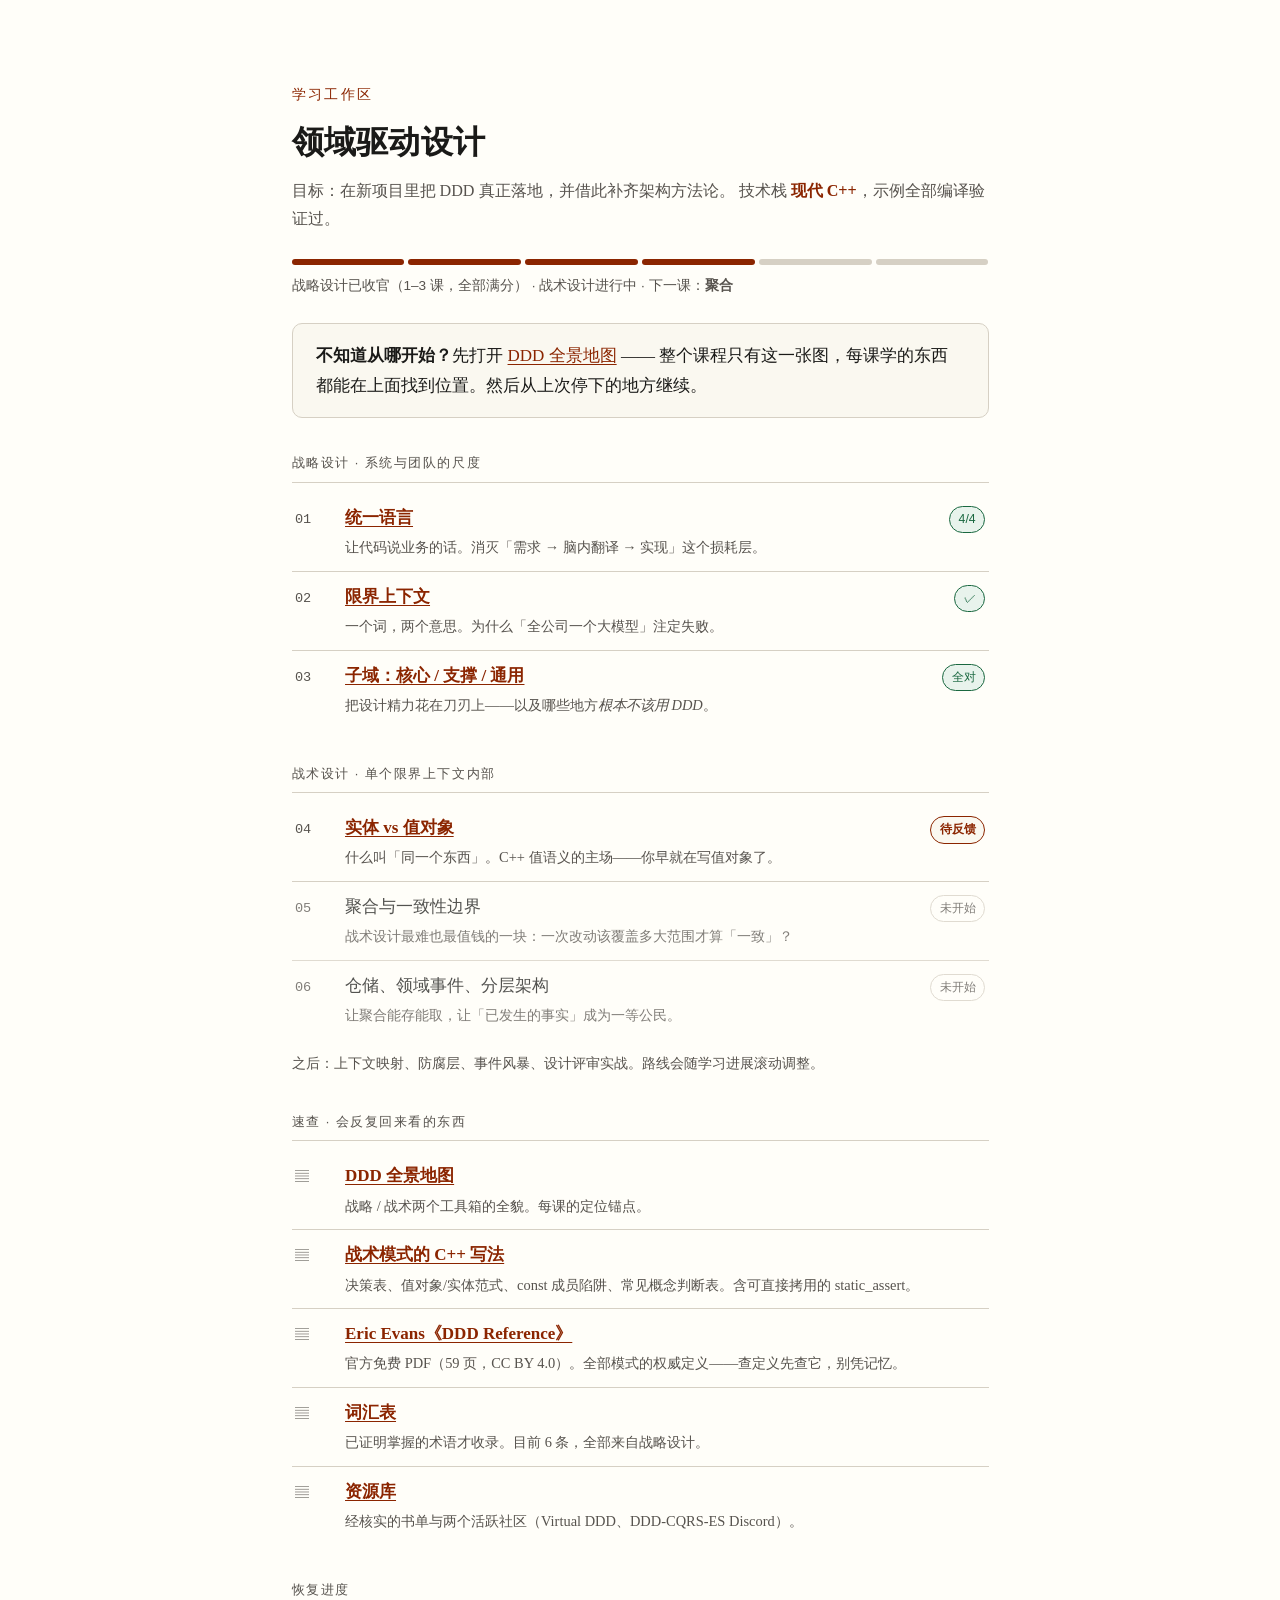
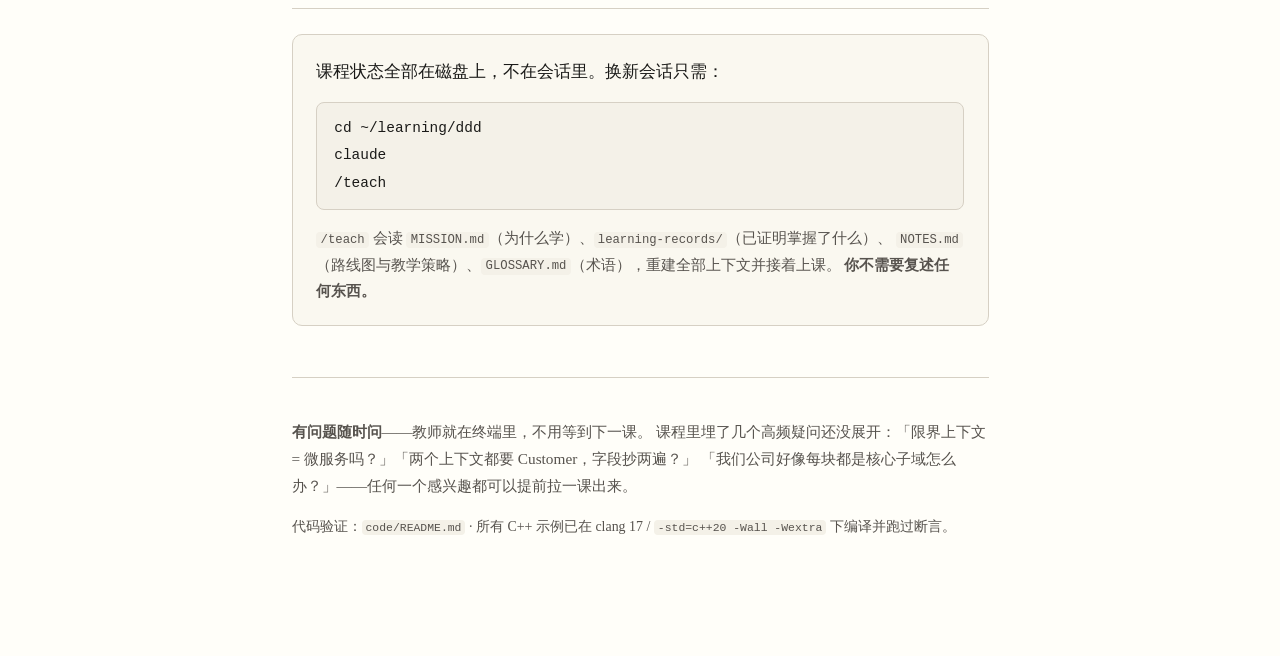
==== index.html @ 859be6a1 "first commit" ====
<!DOCTYPE html>
<html lang="zh-CN">
<head>
<meta charset="utf-8">
<meta name="viewport" content="width=device-width, initial-scale=1">
<title>DDD 学习工作区</title>
<link rel="stylesheet" href="assets/course.css">
<style>
  .hero-mission { font-size: 0.95rem; }
  .hero-mission strong { color: var(--accent); }

  .progress {
    display: flex; gap: 4px; margin: 1.5rem 0 0.5rem;
  }
  .progress span {
    height: 6px; flex: 1; border-radius: 3px; background: var(--rule);
  }
  .progress span.done { background: var(--accent); }
  .progress-label {
    font-family: -apple-system, "PingFang SC", sans-serif;
    font-size: 0.8rem; color: var(--ink-soft); margin: 0;
  }

  .track { margin: 0.5rem 0 0; }
  .track-head {
    font-family: -apple-system, "PingFang SC", sans-serif;
    font-size: 0.75rem; letter-spacing: 0.12em; text-transform: uppercase;
    color: var(--ink-soft); margin: 2rem 0 0.6rem; padding-bottom: 0.4rem;
    border-bottom: 1px solid var(--rule);
  }

  .row {
    display: flex; align-items: baseline; gap: 0.75rem;
    padding: 0.6rem 0.2rem; border-bottom: 1px solid var(--rule);
  }
  .row:last-child { border-bottom: none; }
  .row .num {
    font-family: "SF Mono", ui-monospace, Menlo, monospace;
    font-size: 0.8rem; color: var(--ink-soft); min-width: 2.2rem;
  }
  .row .body { flex: 1; min-width: 0; }
  .row .body a { font-weight: 600; }
  .row .sub {
    display: block; font-size: 0.85rem; color: var(--ink-soft); margin-top: 0.15rem;
  }
  .pill {
    font-family: -apple-system, "PingFang SC", sans-serif;
    font-size: 0.72rem; padding: 0.12rem 0.5rem; border-radius: 999px;
    white-space: nowrap; border: 1px solid var(--rule); color: var(--ink-soft);
  }
  .pill.ok { background: var(--good-bg); border-color: var(--good); color: var(--good); }
  .pill.next { background: var(--card-bg); border-color: var(--accent); color: var(--accent); font-weight: 600; }

  .row.pending .body a, .row.pending .num { color: var(--ink-soft); }
  .row.pending { opacity: 0.75; }

  /* Only the command block goes block-level — inline <code> in the prose below
     must stay inline, so scope this by class, not by element. */
  .resume .cmd {
    display: block; padding: 0.7rem 1rem; margin: 0.5rem 0 0;
    background: var(--code-bg); border: 1px solid var(--rule); border-radius: 8px;
    font-size: 0.85rem; line-height: 1.9;
  }
</style>
</head>
<body>
<article>
  <p class="kicker">学习工作区</p>
  <h1>领域驱动设计</h1>
  <p class="lede hero-mission">目标：在新项目里把 DDD 真正落地，并借此补齐架构方法论。
  技术栈 <strong>现代 C++</strong>，示例全部编译验证过。</p>

  <div class="progress">
    <span class="done"></span><span class="done"></span><span class="done"></span>
    <span class="done"></span><span></span><span></span>
  </div>
  <p class="progress-label">战略设计已收官（1–3 课，全部满分） · 战术设计进行中 · 下一课：<strong>聚合</strong></p>

  <div class="card">
    <p style="margin:0"><strong>不知道从哪开始？</strong>先打开 <a href="reference/ddd-map.html">DDD 全景地图</a> ——
    整个课程只有这一张图，每课学的东西都能在上面找到位置。然后从上次停下的地方继续。</p>
  </div>

  <p class="track-head">战略设计 · 系统与团队的尺度</p>
  <div class="track">
    <div class="row">
      <span class="num">01</span>
      <span class="body">
        <a href="lessons/0001-ubiquitous-language.html">统一语言</a>
        <span class="sub">让代码说业务的话。消灭「需求 → 脑内翻译 → 实现」这个损耗层。</span>
      </span>
      <span class="pill ok">4/4</span>
    </div>
    <div class="row">
      <span class="num">02</span>
      <span class="body">
        <a href="lessons/0002-bounded-context.html">限界上下文</a>
        <span class="sub">一个词，两个意思。为什么「全公司一个大模型」注定失败。</span>
      </span>
      <span class="pill ok">✓</span>
    </div>
    <div class="row">
      <span class="num">03</span>
      <span class="body">
        <a href="lessons/0003-subdomains.html">子域：核心 / 支撑 / 通用</a>
        <span class="sub">把设计精力花在刀刃上——以及哪些地方<em>根本不该用 DDD</em>。</span>
      </span>
      <span class="pill ok">全对</span>
    </div>
  </div>

  <p class="track-head">战术设计 · 单个限界上下文内部</p>
  <div class="track">
    <div class="row">
      <span class="num">04</span>
      <span class="body">
        <a href="lessons/0004-entity-vs-value-object.html">实体 vs 值对象</a>
        <span class="sub">什么叫「同一个东西」。C++ 值语义的主场——你早就在写值对象了。</span>
      </span>
      <span class="pill next">待反馈</span>
    </div>
    <div class="row pending">
      <span class="num">05</span>
      <span class="body">
        聚合与一致性边界
        <span class="sub">战术设计最难也最值钱的一块：一次改动该覆盖多大范围才算「一致」？</span>
      </span>
      <span class="pill">未开始</span>
    </div>
    <div class="row pending">
      <span class="num">06</span>
      <span class="body">
        仓储、领域事件、分层架构
        <span class="sub">让聚合能存能取，让「已发生的事实」成为一等公民。</span>
      </span>
      <span class="pill">未开始</span>
    </div>
  </div>
  <p style="font-size:0.85rem;color:var(--ink-soft);margin-top:0.75rem">
  之后：上下文映射、防腐层、事件风暴、设计评审实战。路线会随学习进展滚动调整。</p>

  <p class="track-head">速查 · 会反复回来看的东西</p>
  <div class="track">
    <div class="row">
      <span class="num">▤</span>
      <span class="body">
        <a href="reference/ddd-map.html">DDD 全景地图</a>
        <span class="sub">战略 / 战术两个工具箱的全貌。每课的定位锚点。</span>
      </span>
    </div>
    <div class="row">
      <span class="num">▤</span>
      <span class="body">
        <a href="reference/cpp-tactical-patterns.html">战术模式的 C++ 写法</a>
        <span class="sub">决策表、值对象/实体范式、const 成员陷阱、常见概念判断表。含可直接拷用的 static_assert。</span>
      </span>
    </div>
    <div class="row">
      <span class="num">▤</span>
      <span class="body">
        <a href="reference/DDD_Reference_2015-03.pdf">Eric Evans《DDD Reference》</a>
        <span class="sub">官方免费 PDF（59 页，CC BY 4.0）。全部模式的权威定义——查定义先查它，别凭记忆。</span>
      </span>
    </div>
    <div class="row">
      <span class="num">▤</span>
      <span class="body">
        <a href="GLOSSARY.md">词汇表</a>
        <span class="sub">已证明掌握的术语才收录。目前 6 条，全部来自战略设计。</span>
      </span>
    </div>
    <div class="row">
      <span class="num">▤</span>
      <span class="body">
        <a href="RESOURCES.md">资源库</a>
        <span class="sub">经核实的书单与两个活跃社区（Virtual DDD、DDD-CQRS-ES Discord）。</span>
      </span>
    </div>
  </div>

  <p class="track-head">恢复进度</p>
  <div class="card resume">
    <p style="margin-top:0.25rem">课程状态全部在磁盘上，不在会话里。换新会话只需：</p>
    <code class="cmd">cd ~/learning/ddd<br>claude<br>/teach</code>
    <p style="font-size:0.88rem;color:var(--ink-soft);margin-bottom:0.25rem">
    <code>/teach</code> 会读 <code>MISSION.md</code>（为什么学）、<code>learning-records/</code>（已证明掌握了什么）、
    <code>NOTES.md</code>（路线图与教学策略）、<code>GLOSSARY.md</code>（术语），重建全部上下文并接着上课。
    <strong>你不需要复述任何东西。</strong></p>
  </div>

  <footer class="lesson-footer">
    <p><strong>有问题随时问</strong>——教师就在终端里，不用等到下一课。
    课程里埋了几个高频疑问还没展开：「限界上下文 = 微服务吗？」「两个上下文都要 Customer，字段抄两遍？」
    「我们公司好像每块都是核心子域怎么办？」——任何一个感兴趣都可以提前拉一课出来。</p>
    <p style="font-size:0.82rem">代码验证：<code>code/README.md</code> ·
    所有 C++ 示例已在 clang 17 / <code>-std=c++20 -Wall -Wextra</code> 下编译并跑过断言。</p>
  </footer>
</article>
</body>
</html>
---- assets/course.css ----
/* Shared course stylesheet — every lesson and reference doc links this.
   Tufte-inspired: generous margins, restrained palette, typography does the work. */

:root {
  --bg: #fffef9;
  --ink: #1a1a18;
  --ink-soft: #57534e;
  --accent: #8b2500;      /* burnt sienna — links, lesson number */
  --rule: #d6d0c4;
  --code-bg: #f4f1e8;
  --good: #1a6840;
  --bad: #a02020;
  --good-bg: #e8f3ec;
  --bad-bg: #f9e9e9;
  --card-bg: #faf8f0;
}

@media (prefers-color-scheme: dark) {
  :root {
    --bg: #1c1b18;
    --ink: #e8e4da;
    --ink-soft: #a8a294;
    --accent: #e8926b;
    --rule: #3d3a33;
    --code-bg: #26241f;
    --good: #7dc9a0;
    --bad: #e08d8d;
    --good-bg: #22332a;
    --bad-bg: #392525;
    --card-bg: #232219;
  }
}

* { box-sizing: border-box; }

html { font-size: 17px; }

body {
  margin: 0;
  background: var(--bg);
  color: var(--ink);
  font-family: "Palatino Linotype", Palatino, "Songti SC", "Noto Serif CJK SC", Georgia, serif;
  line-height: 1.75;
}

article {
  max-width: 44rem;
  margin: 0 auto;
  padding: 4rem 1.5rem 6rem;
}

h1, h2, h3 {
  font-weight: 600;
  line-height: 1.3;
  letter-spacing: 0.01em;
}

h1 { font-size: 1.9rem; margin: 0.5rem 0 0; }
h2 {
  font-size: 1.25rem;
  margin: 3rem 0 0.75rem;
  padding-top: 1.5rem;
  border-top: 1px solid var(--rule);
}
h3 { font-size: 1.05rem; margin: 1.75rem 0 0.5rem; }

p { margin: 0.9rem 0; }

a { color: var(--accent); text-decoration-thickness: 1px; text-underline-offset: 3px; }
a:hover { text-decoration-thickness: 2px; }

.kicker {
  font-size: 0.8rem;
  letter-spacing: 0.18em;
  text-transform: uppercase;
  color: var(--accent);
  font-family: -apple-system, "PingFang SC", "Helvetica Neue", sans-serif;
}

.lede { font-size: 1.1rem; color: var(--ink-soft); margin-top: 0.75rem; }

blockquote {
  margin: 1.5rem 0;
  padding: 0.25rem 0 0.25rem 1.25rem;
  border-left: 3px solid var(--accent);
  color: var(--ink-soft);
  font-style: italic;
}
blockquote cite { display: block; margin-top: 0.5rem; font-style: normal; font-size: 0.85rem; }
/* CJK has no true italic — browsers fake it by skewing, which reads as sloppy.
   Wrap Chinese translations of a quote in .zh to opt out. */
blockquote .zh { display: block; font-style: normal; font-size: 0.95em; }

code, pre {
  font-family: "SF Mono", ui-monospace, Menlo, Consolas, monospace;
  font-size: 0.82em;
}
code { background: var(--code-bg); padding: 0.1em 0.35em; border-radius: 4px; }
pre {
  background: var(--code-bg);
  border: 1px solid var(--rule);
  border-radius: 8px;
  padding: 1rem 1.25rem;
  overflow-x: auto;
  line-height: 1.6;
}
pre code { background: none; padding: 0; }

/* Side-by-side code comparison */
.compare { display: grid; grid-template-columns: 1fr; gap: 0.75rem; margin: 1.25rem 0; }
@media (min-width: 900px) { .compare { grid-template-columns: 1fr 1fr; } }
.compare figure { margin: 0; }
.compare figcaption {
  font-family: -apple-system, "PingFang SC", sans-serif;
  font-size: 0.8rem;
  font-weight: 600;
  margin-bottom: 0.4rem;
}
.compare .bad-label { color: var(--bad); }
.compare .good-label { color: var(--good); }
.compare pre { height: calc(100% - 1.6rem); margin: 0; }

/* Callout cards */
.card {
  background: var(--card-bg);
  border: 1px solid var(--rule);
  border-radius: 10px;
  padding: 1rem 1.4rem;
  margin: 1.5rem 0;
}
.card > :first-child { margin-top: 0.25rem; }
.card > :last-child { margin-bottom: 0.25rem; }

ul, ol { padding-left: 1.4rem; }
li { margin: 0.4rem 0; }

hr { border: none; border-top: 1px solid var(--rule); margin: 2.5rem 0; }

footer.lesson-footer {
  margin-top: 3rem;
  padding-top: 1.5rem;
  border-top: 1px solid var(--rule);
  font-size: 0.9rem;
  color: var(--ink-soft);
}

/* ============ Quiz widget (used with quiz.js) ============ */
.quiz-q {
  background: var(--card-bg);
  border: 1px solid var(--rule);
  border-radius: 10px;
  padding: 1.1rem 1.4rem;
  margin: 1rem 0;
}
.quiz-q .stem { font-weight: 600; margin: 0 0 0.75rem; }
.quiz-q .opts { display: grid; gap: 0.5rem; padding: 0; margin: 0; list-style: none; }
.quiz-q .opts button {
  font: inherit;
  text-align: left;
  width: 100%;
  padding: 0.55rem 0.9rem;
  border: 1px solid var(--rule);
  border-radius: 8px;
  background: var(--bg);
  color: var(--ink);
  cursor: pointer;
}
.quiz-q .opts button:hover:not(:disabled) { border-color: var(--accent); }
.quiz-q .opts button:disabled { cursor: default; opacity: 0.92; }
.quiz-q .opts button.correct { background: var(--good-bg); border-color: var(--good); color: var(--good); font-weight: 600; }
.quiz-q .opts button.wrong { background: var(--bad-bg); border-color: var(--bad); color: var(--bad); }
.quiz-q .explain {
  display: none;
  margin: 0.85rem 0 0;
  padding-top: 0.75rem;
  border-top: 1px dashed var(--rule);
  font-size: 0.92rem;
  color: var(--ink-soft);
}
.quiz-q .explain.show { display: block; }
.quiz-score { font-weight: 600; margin-top: 1.25rem; display: none; }
.quiz-score.show { display: block; }

/* ============ Categorize widget (used with categorize.js) ============ */
.cat-item {
  background: var(--card-bg);
  border: 1px solid var(--rule);
  border-radius: 10px;
  padding: 0.9rem 1.2rem;
  margin: 0.75rem 0;
}
.cat-item .quote { margin: 0 0 0.7rem; }
.cat-item .buckets { display: flex; flex-wrap: wrap; gap: 0.5rem; }
.cat-item .buckets button {
  font-family: -apple-system, "PingFang SC", "Helvetica Neue", sans-serif;
  font-size: 0.85rem;
  padding: 0.35rem 0.9rem;
  border: 1px solid var(--rule);
  border-radius: 999px;
  background: var(--bg);
  color: var(--ink);
  cursor: pointer;
}
.cat-item .buckets button:hover:not(:disabled) { border-color: var(--accent); }
.cat-item .buckets button:disabled { cursor: default; opacity: 0.9; }
.cat-item .buckets button.correct { background: var(--good-bg); border-color: var(--good); color: var(--good); font-weight: 600; }
.cat-item .buckets button.wrong { background: var(--bad-bg); border-color: var(--bad); color: var(--bad); }
.cat-item .explain {
  display: none;
  margin: 0.75rem 0 0;
  padding-top: 0.7rem;
  border-top: 1px dashed var(--rule);
  font-size: 0.9rem;
  color: var(--ink-soft);
}
.cat-item .explain.show { display: block; }

/* ============ Context diagram primitives ============ */
.ctx-map { display: grid; grid-template-columns: 1fr; gap: 1rem; margin: 1.5rem 0; }
@media (min-width: 760px) { .ctx-map.cols-2 { grid-template-columns: 1fr 1fr; } }
@media (min-width: 760px) { .ctx-map.cols-3 { grid-template-columns: repeat(3, 1fr); } }
.ctx-box {
  border: 2px dashed var(--accent);
  border-radius: 12px;
  padding: 0.9rem 1.1rem;
  background: var(--card-bg);
}
.ctx-box h4 {
  margin: 0 0 0.15rem;
  font-size: 0.95rem;
  font-family: -apple-system, "PingFang SC", sans-serif;
}
.ctx-box .ctx-sub {
  margin: 0 0 0.6rem;
  font-size: 0.78rem;
  color: var(--ink-soft);
  font-family: -apple-system, "PingFang SC", sans-serif;
}
.ctx-box ul { margin: 0; padding-left: 1.1rem; font-size: 0.88rem; }
.ctx-box li { margin: 0.2rem 0; }
.ctx-box .ctx-word { font-weight: 600; color: var(--accent); }

/* ============ Print ============ */
@media print {
  html { font-size: 11pt; }
  body { background: #fff; color: #000; }
  article { max-width: none; padding: 0; }
  .quiz-q .opts button { border: 1px solid #999; }
  a { color: #000; }
  a[href^="http"]::after { content: " (" attr(href) ")"; font-size: 0.75em; color: #555; }
}
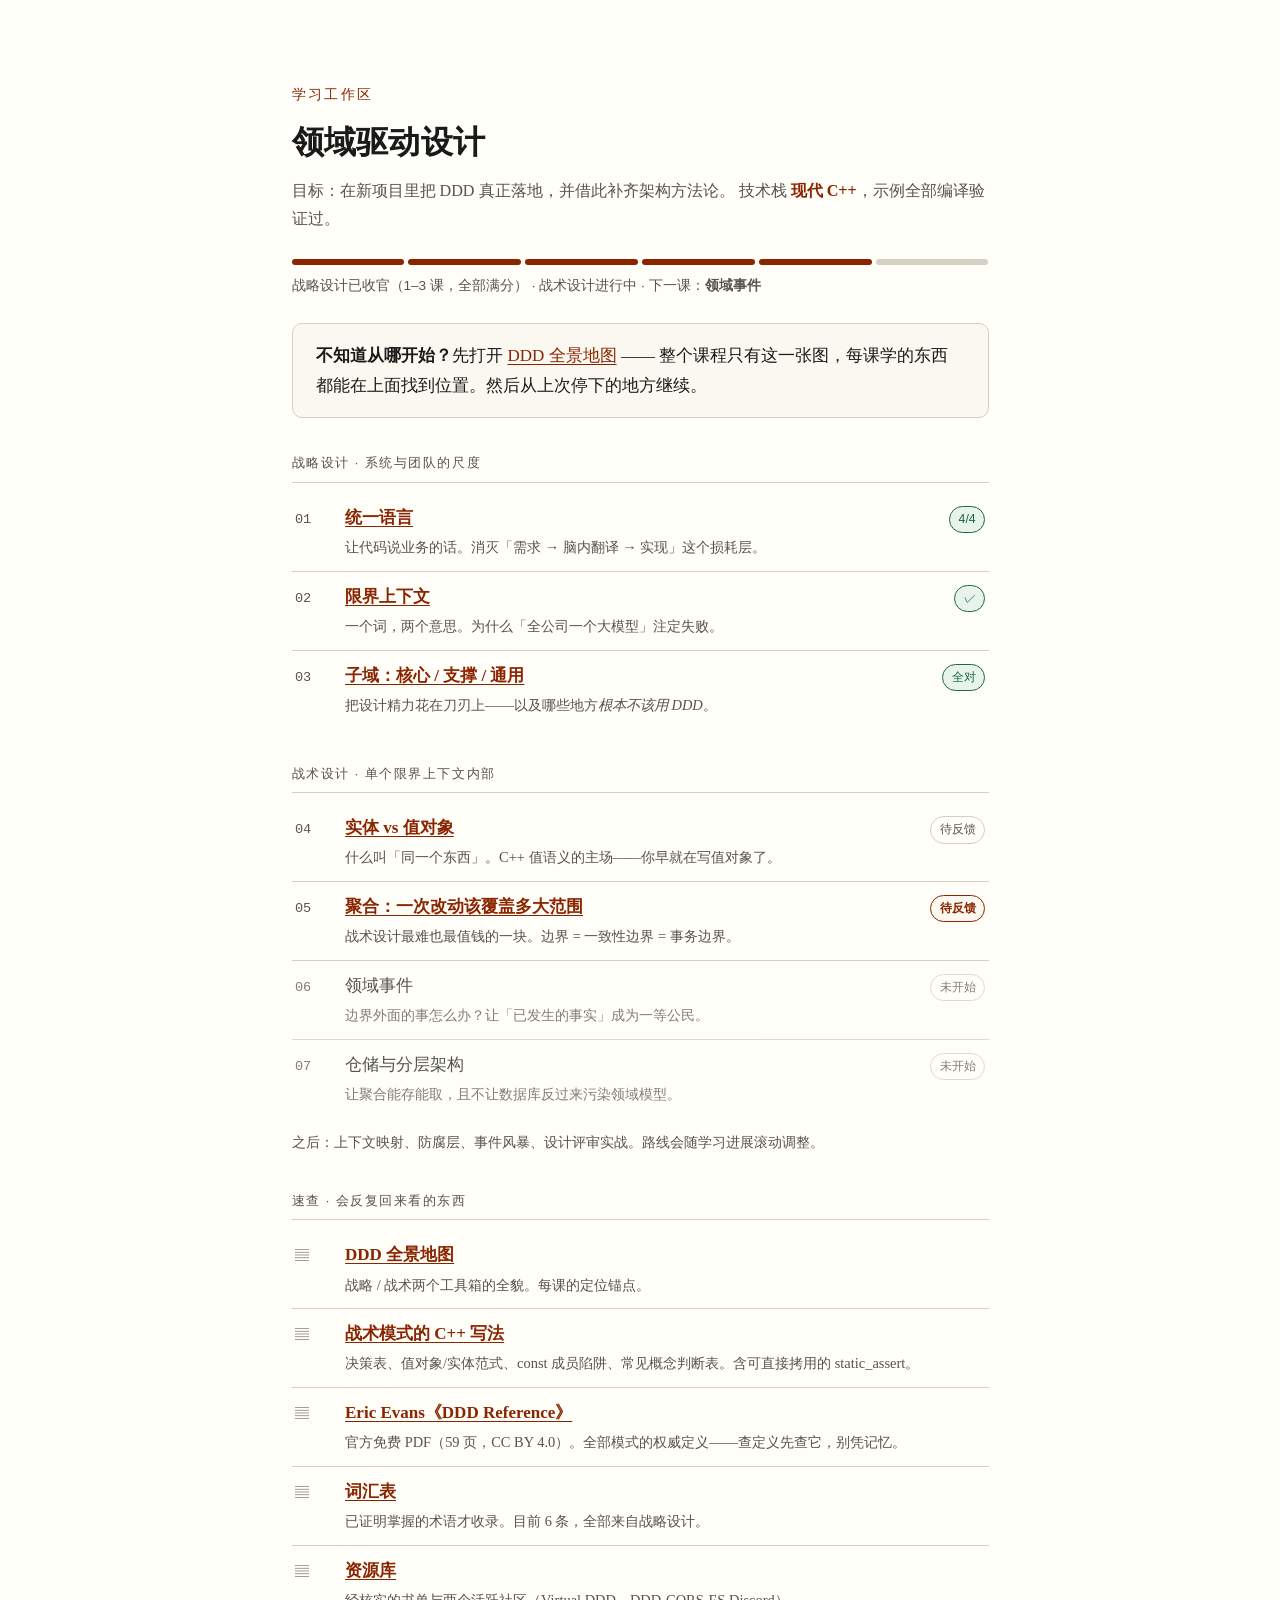
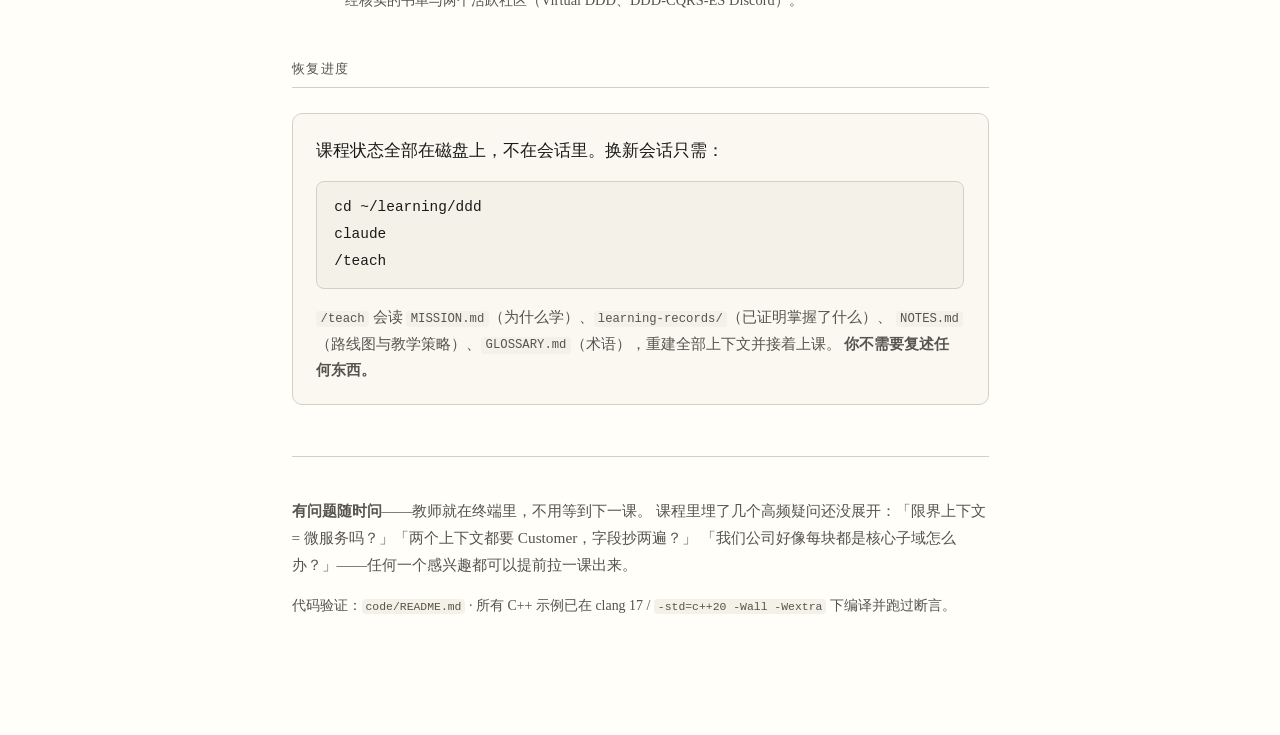
==== commit 6a149f54: "Add lesson 5 on aggregates and wire it into the course path. Lock consistency boundaries as transact" ====
--- a/index.html
+++ b/index.html
@@ -72,9 +72,9 @@
 
   <div class="progress">
     <span class="done"></span><span class="done"></span><span class="done"></span>
-    <span class="done"></span><span></span><span></span>
-  </div>
-  <p class="progress-label">战略设计已收官（1–3 课，全部满分） · 战术设计进行中 · 下一课：<strong>聚合</strong></p>
+    <span class="done"></span><span class="done"></span><span></span>
+  </div>
+  <p class="progress-label">战略设计已收官（1–3 课，全部满分） · 战术设计进行中 · 下一课：<strong>领域事件</strong></p>
 
   <div class="card">
     <p style="margin:0"><strong>不知道从哪开始？</strong>先打开 <a href="reference/ddd-map.html">DDD 全景地图</a> ——
@@ -117,21 +117,29 @@
         <a href="lessons/0004-entity-vs-value-object.html">实体 vs 值对象</a>
         <span class="sub">什么叫「同一个东西」。C++ 值语义的主场——你早就在写值对象了。</span>
       </span>
+      <span class="pill">待反馈</span>
+    </div>
+    <div class="row">
+      <span class="num">05</span>
+      <span class="body">
+        <a href="lessons/0005-aggregate.html">聚合：一次改动该覆盖多大范围</a>
+        <span class="sub">战术设计最难也最值钱的一块。边界 = 一致性边界 = 事务边界。</span>
+      </span>
       <span class="pill next">待反馈</span>
-    </div>
-    <div class="row pending">
-      <span class="num">05</span>
-      <span class="body">
-        聚合与一致性边界
-        <span class="sub">战术设计最难也最值钱的一块：一次改动该覆盖多大范围才算「一致」？</span>
-      </span>
-      <span class="pill">未开始</span>
     </div>
     <div class="row pending">
       <span class="num">06</span>
       <span class="body">
-        仓储、领域事件、分层架构
-        <span class="sub">让聚合能存能取，让「已发生的事实」成为一等公民。</span>
+        领域事件
+        <span class="sub">边界外面的事怎么办？让「已发生的事实」成为一等公民。</span>
+      </span>
+      <span class="pill">未开始</span>
+    </div>
+    <div class="row pending">
+      <span class="num">07</span>
+      <span class="body">
+        仓储与分层架构
+        <span class="sub">让聚合能存能取，且不让数据库反过来污染领域模型。</span>
       </span>
       <span class="pill">未开始</span>
     </div>
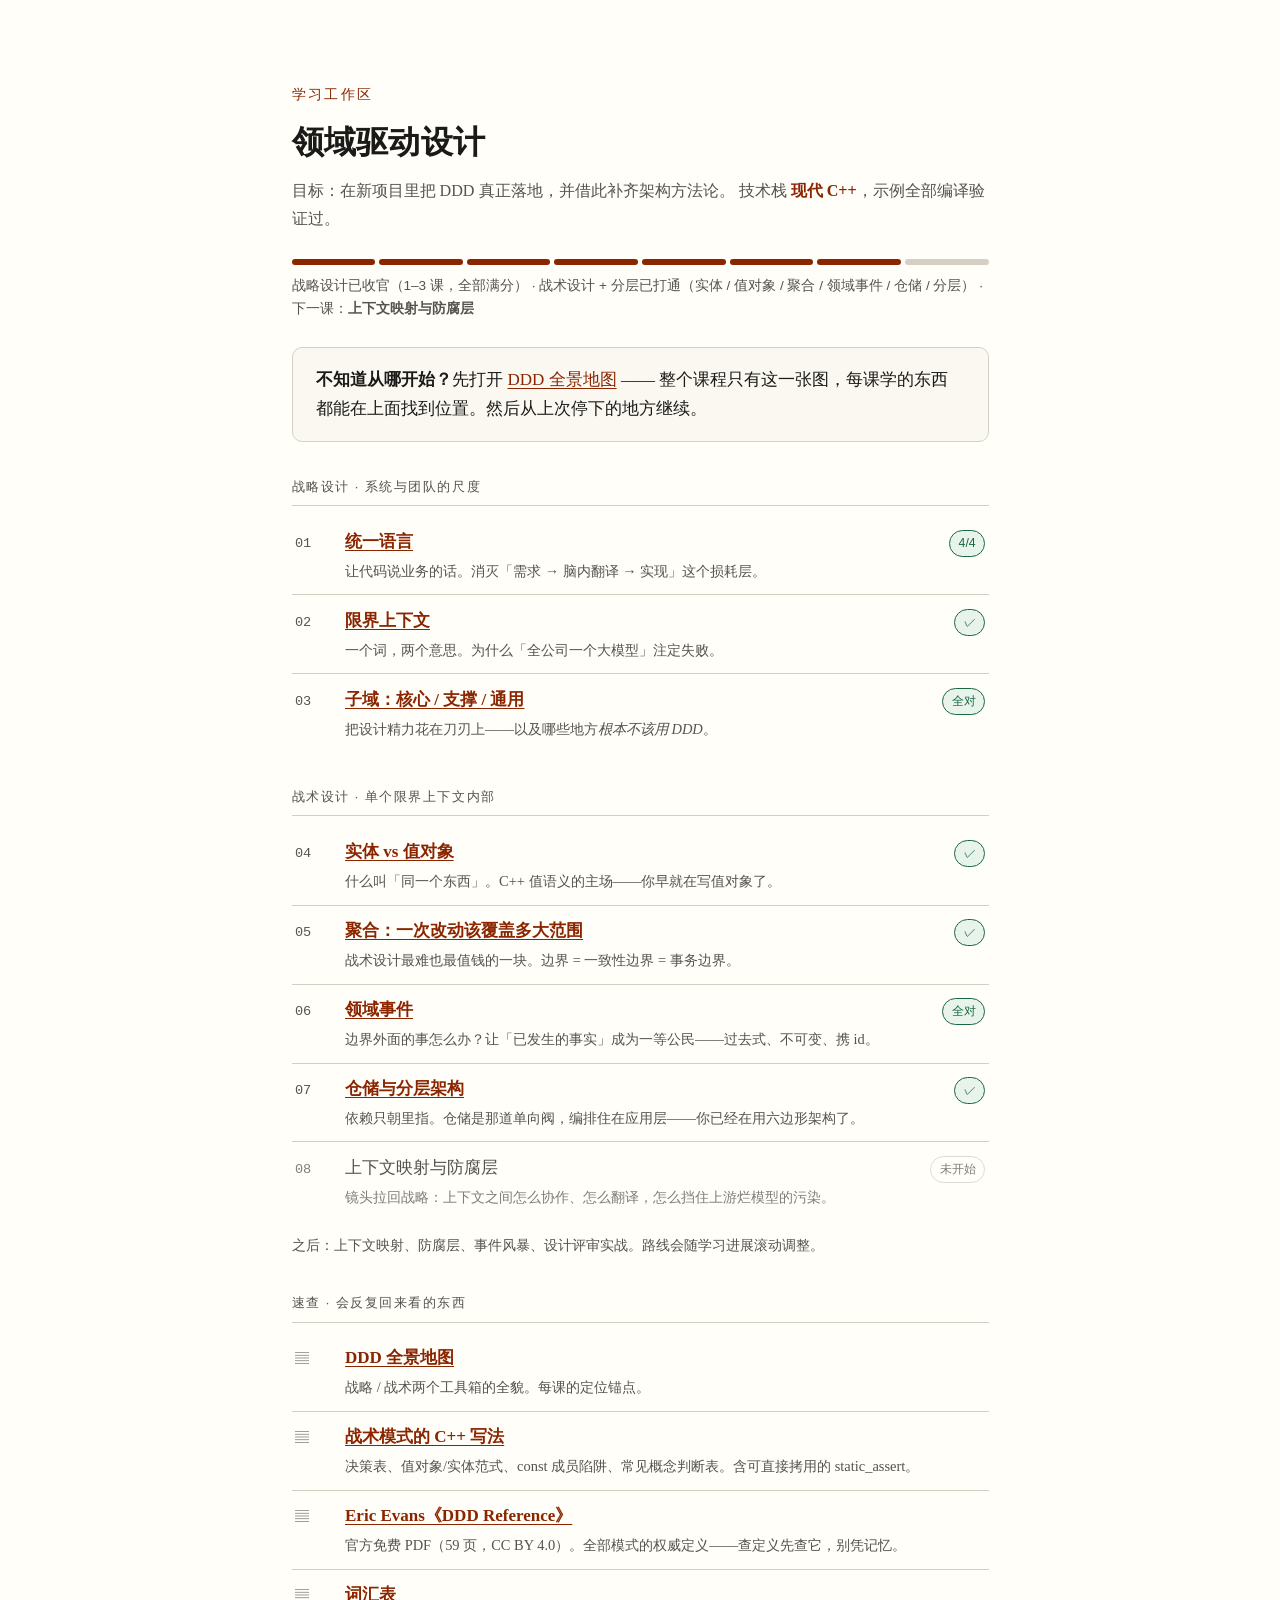
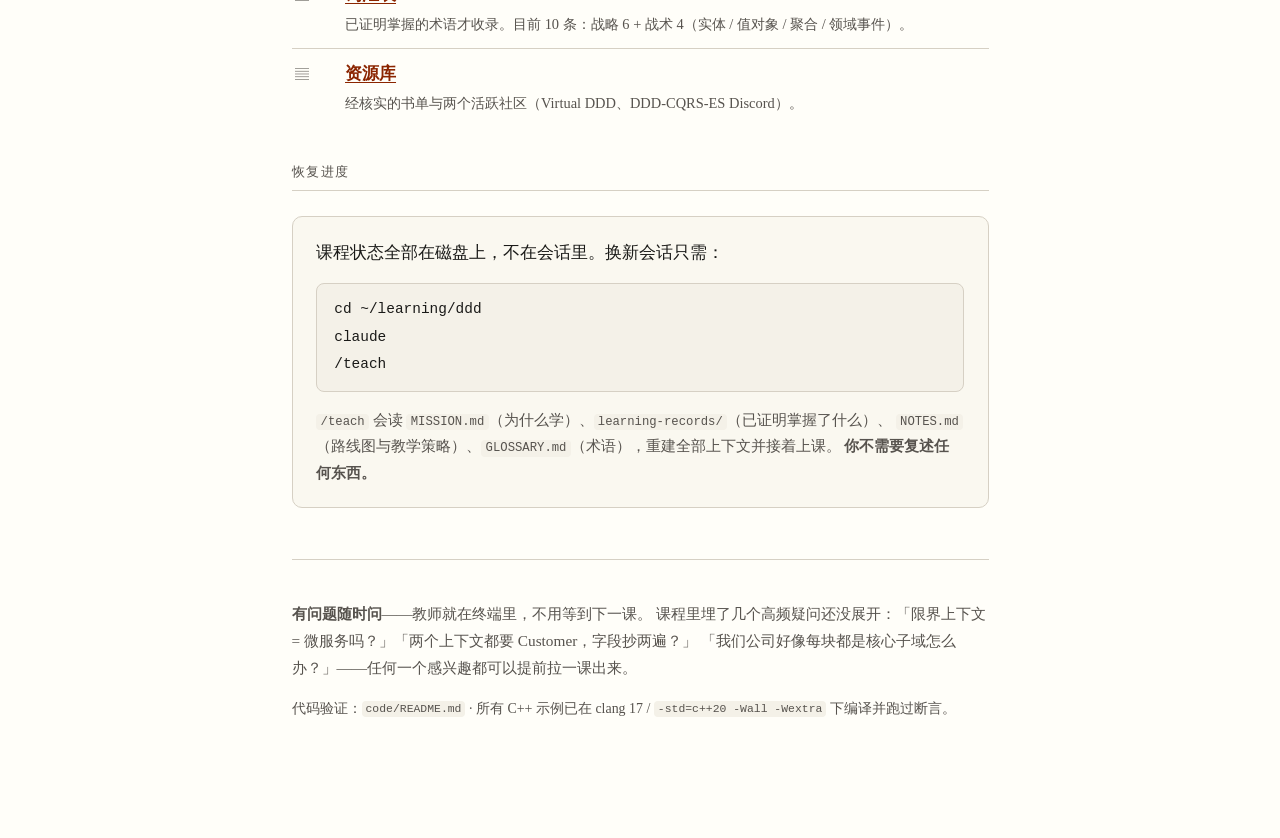
==== commit 638d3a63: "完成第 6–7 课：领域事件与仓储分层，并回收战术设计学习证据。 补齐课程页、C++ 验证、术语表与首页进度，下一课指向上下文映射与防腐层。  Co-authored-by: Cursor <curs" ====
--- a/index.html
+++ b/index.html
@@ -72,9 +72,9 @@
 
   <div class="progress">
     <span class="done"></span><span class="done"></span><span class="done"></span>
-    <span class="done"></span><span class="done"></span><span></span>
-  </div>
-  <p class="progress-label">战略设计已收官（1–3 课，全部满分） · 战术设计进行中 · 下一课：<strong>领域事件</strong></p>
+    <span class="done"></span><span class="done"></span><span class="done"></span><span class="done"></span><span></span>
+  </div>
+  <p class="progress-label">战略设计已收官（1–3 课，全部满分） · 战术设计 + 分层已打通（实体 / 值对象 / 聚合 / 领域事件 / 仓储 / 分层） · 下一课：<strong>上下文映射与防腐层</strong></p>
 
   <div class="card">
     <p style="margin:0"><strong>不知道从哪开始？</strong>先打开 <a href="reference/ddd-map.html">DDD 全景地图</a> ——
@@ -117,7 +117,7 @@
         <a href="lessons/0004-entity-vs-value-object.html">实体 vs 值对象</a>
         <span class="sub">什么叫「同一个东西」。C++ 值语义的主场——你早就在写值对象了。</span>
       </span>
-      <span class="pill">待反馈</span>
+      <span class="pill ok">✓</span>
     </div>
     <div class="row">
       <span class="num">05</span>
@@ -125,21 +125,29 @@
         <a href="lessons/0005-aggregate.html">聚合：一次改动该覆盖多大范围</a>
         <span class="sub">战术设计最难也最值钱的一块。边界 = 一致性边界 = 事务边界。</span>
       </span>
-      <span class="pill next">待反馈</span>
+      <span class="pill ok">✓</span>
+    </div>
+    <div class="row">
+      <span class="num">06</span>
+      <span class="body">
+        <a href="lessons/0006-domain-event.html">领域事件</a>
+        <span class="sub">边界外面的事怎么办？让「已发生的事实」成为一等公民——过去式、不可变、携 id。</span>
+      </span>
+      <span class="pill ok">全对</span>
+    </div>
+    <div class="row">
+      <span class="num">07</span>
+      <span class="body">
+        <a href="lessons/0007-repository-layered-architecture.html">仓储与分层架构</a>
+        <span class="sub">依赖只朝里指。仓储是那道单向阀，编排住在应用层——你已经在用六边形架构了。</span>
+      </span>
+      <span class="pill ok">✓</span>
     </div>
     <div class="row pending">
-      <span class="num">06</span>
-      <span class="body">
-        领域事件
-        <span class="sub">边界外面的事怎么办？让「已发生的事实」成为一等公民。</span>
-      </span>
-      <span class="pill">未开始</span>
-    </div>
-    <div class="row pending">
-      <span class="num">07</span>
-      <span class="body">
-        仓储与分层架构
-        <span class="sub">让聚合能存能取，且不让数据库反过来污染领域模型。</span>
+      <span class="num">08</span>
+      <span class="body">
+        上下文映射与防腐层
+        <span class="sub">镜头拉回战略：上下文之间怎么协作、怎么翻译，怎么挡住上游烂模型的污染。</span>
       </span>
       <span class="pill">未开始</span>
     </div>
@@ -174,7 +182,7 @@
       <span class="num">▤</span>
       <span class="body">
         <a href="GLOSSARY.md">词汇表</a>
-        <span class="sub">已证明掌握的术语才收录。目前 6 条，全部来自战略设计。</span>
+        <span class="sub">已证明掌握的术语才收录。目前 10 条：战略 6 + 战术 4（实体 / 值对象 / 聚合 / 领域事件）。</span>
       </span>
     </div>
     <div class="row">
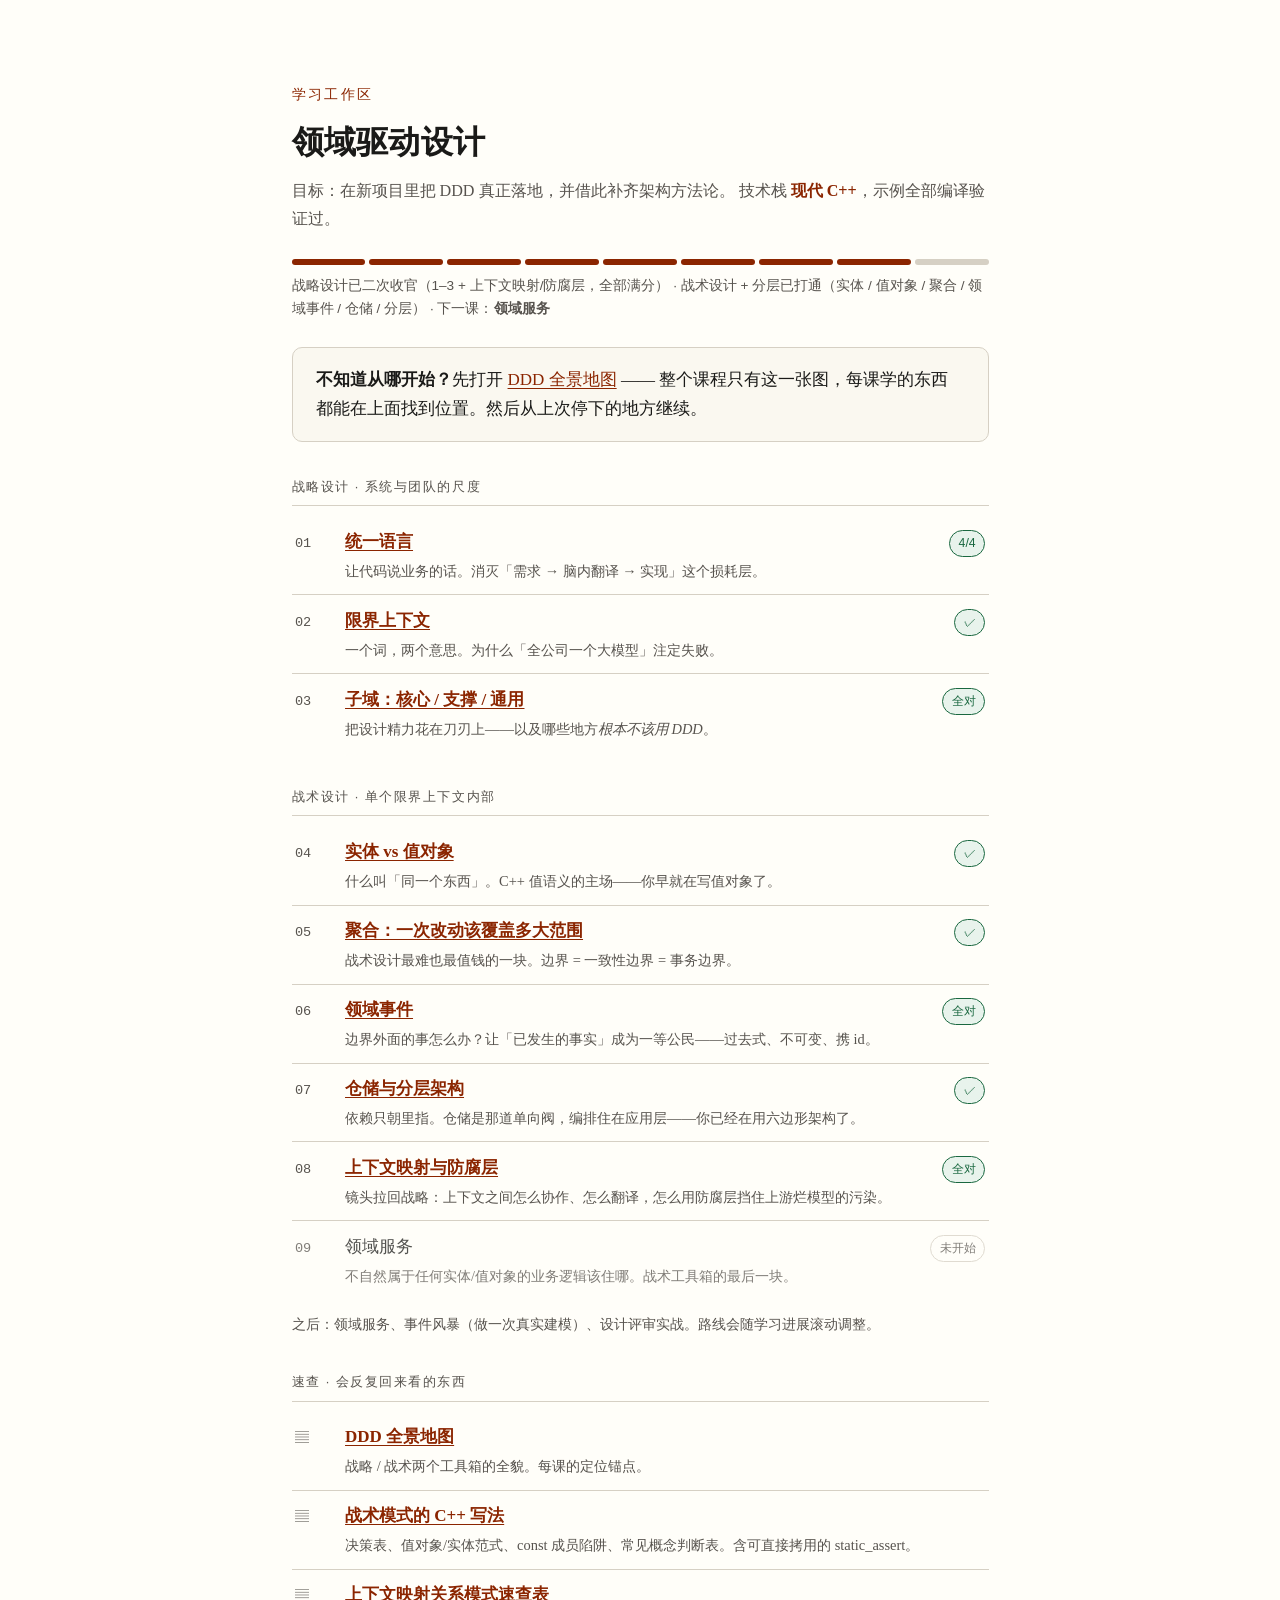
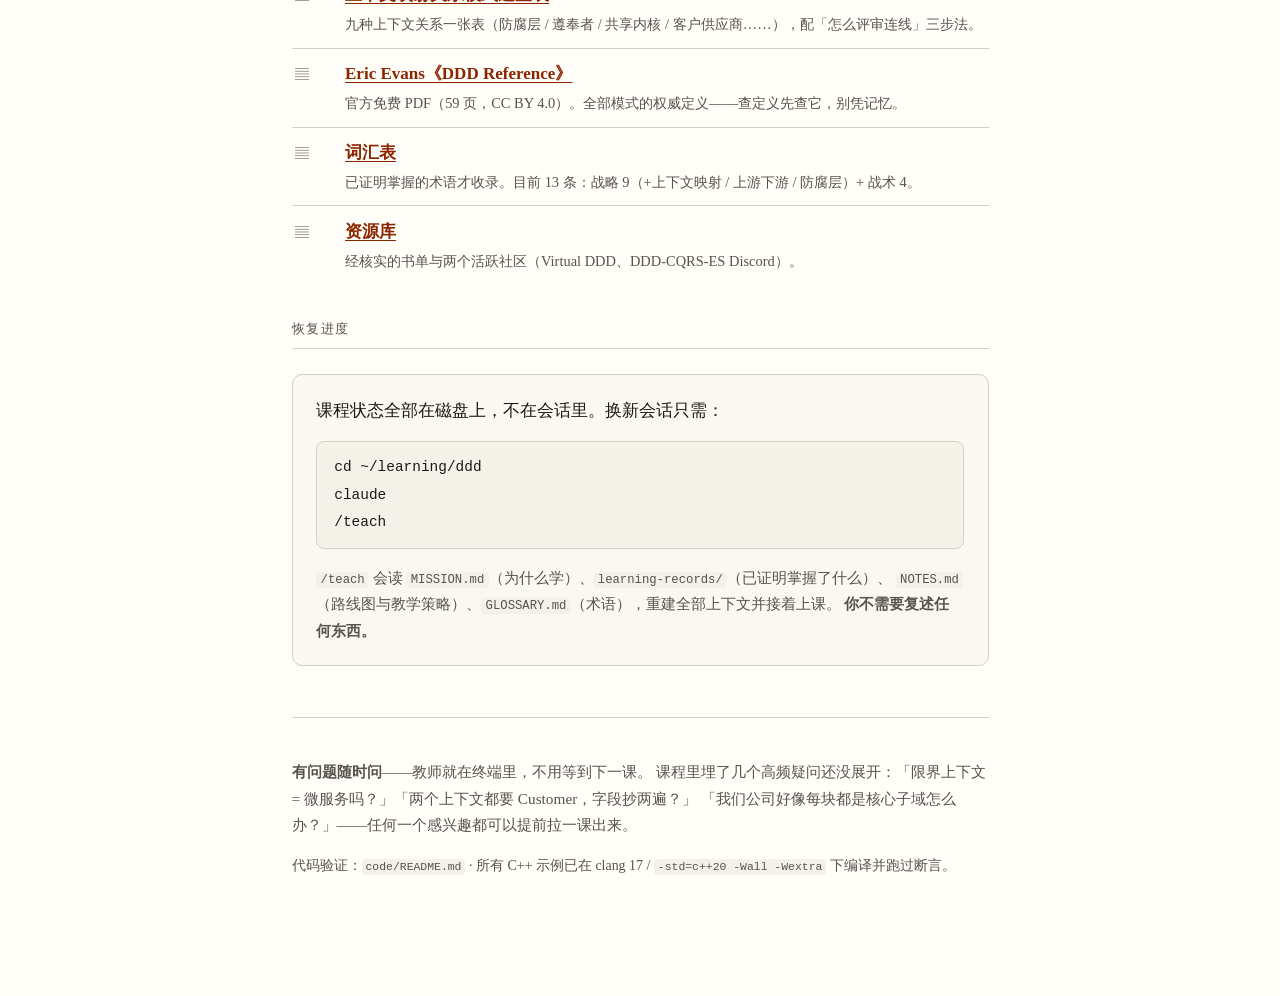
==== commit f674d606: "完成第 8 课：上下文映射与防腐层，战略设计二次收官。 补齐课程页、ACL 验证、关系模式速查与术语表，下一课指向领域服务。  Co-authored-by: Cursor <cursoragent@" ====
--- a/index.html
+++ b/index.html
@@ -72,9 +72,9 @@
 
   <div class="progress">
     <span class="done"></span><span class="done"></span><span class="done"></span>
-    <span class="done"></span><span class="done"></span><span class="done"></span><span class="done"></span><span></span>
-  </div>
-  <p class="progress-label">战略设计已收官（1–3 课，全部满分） · 战术设计 + 分层已打通（实体 / 值对象 / 聚合 / 领域事件 / 仓储 / 分层） · 下一课：<strong>上下文映射与防腐层</strong></p>
+    <span class="done"></span><span class="done"></span><span class="done"></span><span class="done"></span><span class="done"></span><span></span>
+  </div>
+  <p class="progress-label">战略设计已二次收官（1–3 + 上下文映射/防腐层，全部满分） · 战术设计 + 分层已打通（实体 / 值对象 / 聚合 / 领域事件 / 仓储 / 分层） · 下一课：<strong>领域服务</strong></p>
 
   <div class="card">
     <p style="margin:0"><strong>不知道从哪开始？</strong>先打开 <a href="reference/ddd-map.html">DDD 全景地图</a> ——
@@ -143,17 +143,25 @@
       </span>
       <span class="pill ok">✓</span>
     </div>
+    <div class="row">
+      <span class="num">08</span>
+      <span class="body">
+        <a href="lessons/0008-context-map-anticorruption-layer.html">上下文映射与防腐层</a>
+        <span class="sub">镜头拉回战略：上下文之间怎么协作、怎么翻译，怎么用防腐层挡住上游烂模型的污染。</span>
+      </span>
+      <span class="pill ok">全对</span>
+    </div>
     <div class="row pending">
-      <span class="num">08</span>
-      <span class="body">
-        上下文映射与防腐层
-        <span class="sub">镜头拉回战略：上下文之间怎么协作、怎么翻译，怎么挡住上游烂模型的污染。</span>
+      <span class="num">09</span>
+      <span class="body">
+        领域服务
+        <span class="sub">不自然属于任何实体/值对象的业务逻辑该住哪。战术工具箱的最后一块。</span>
       </span>
       <span class="pill">未开始</span>
     </div>
   </div>
   <p style="font-size:0.85rem;color:var(--ink-soft);margin-top:0.75rem">
-  之后：上下文映射、防腐层、事件风暴、设计评审实战。路线会随学习进展滚动调整。</p>
+  之后：领域服务、事件风暴（做一次真实建模）、设计评审实战。路线会随学习进展滚动调整。</p>
 
   <p class="track-head">速查 · 会反复回来看的东西</p>
   <div class="track">
@@ -174,6 +182,13 @@
     <div class="row">
       <span class="num">▤</span>
       <span class="body">
+        <a href="reference/context-map-patterns.html">上下文映射关系模式速查表</a>
+        <span class="sub">九种上下文关系一张表（防腐层 / 遵奉者 / 共享内核 / 客户供应商……），配「怎么评审连线」三步法。</span>
+      </span>
+    </div>
+    <div class="row">
+      <span class="num">▤</span>
+      <span class="body">
         <a href="reference/DDD_Reference_2015-03.pdf">Eric Evans《DDD Reference》</a>
         <span class="sub">官方免费 PDF（59 页，CC BY 4.0）。全部模式的权威定义——查定义先查它，别凭记忆。</span>
       </span>
@@ -182,7 +197,7 @@
       <span class="num">▤</span>
       <span class="body">
         <a href="GLOSSARY.md">词汇表</a>
-        <span class="sub">已证明掌握的术语才收录。目前 10 条：战略 6 + 战术 4（实体 / 值对象 / 聚合 / 领域事件）。</span>
+        <span class="sub">已证明掌握的术语才收录。目前 13 条：战略 9（+上下文映射 / 上游下游 / 防腐层）+ 战术 4。</span>
       </span>
     </div>
     <div class="row">
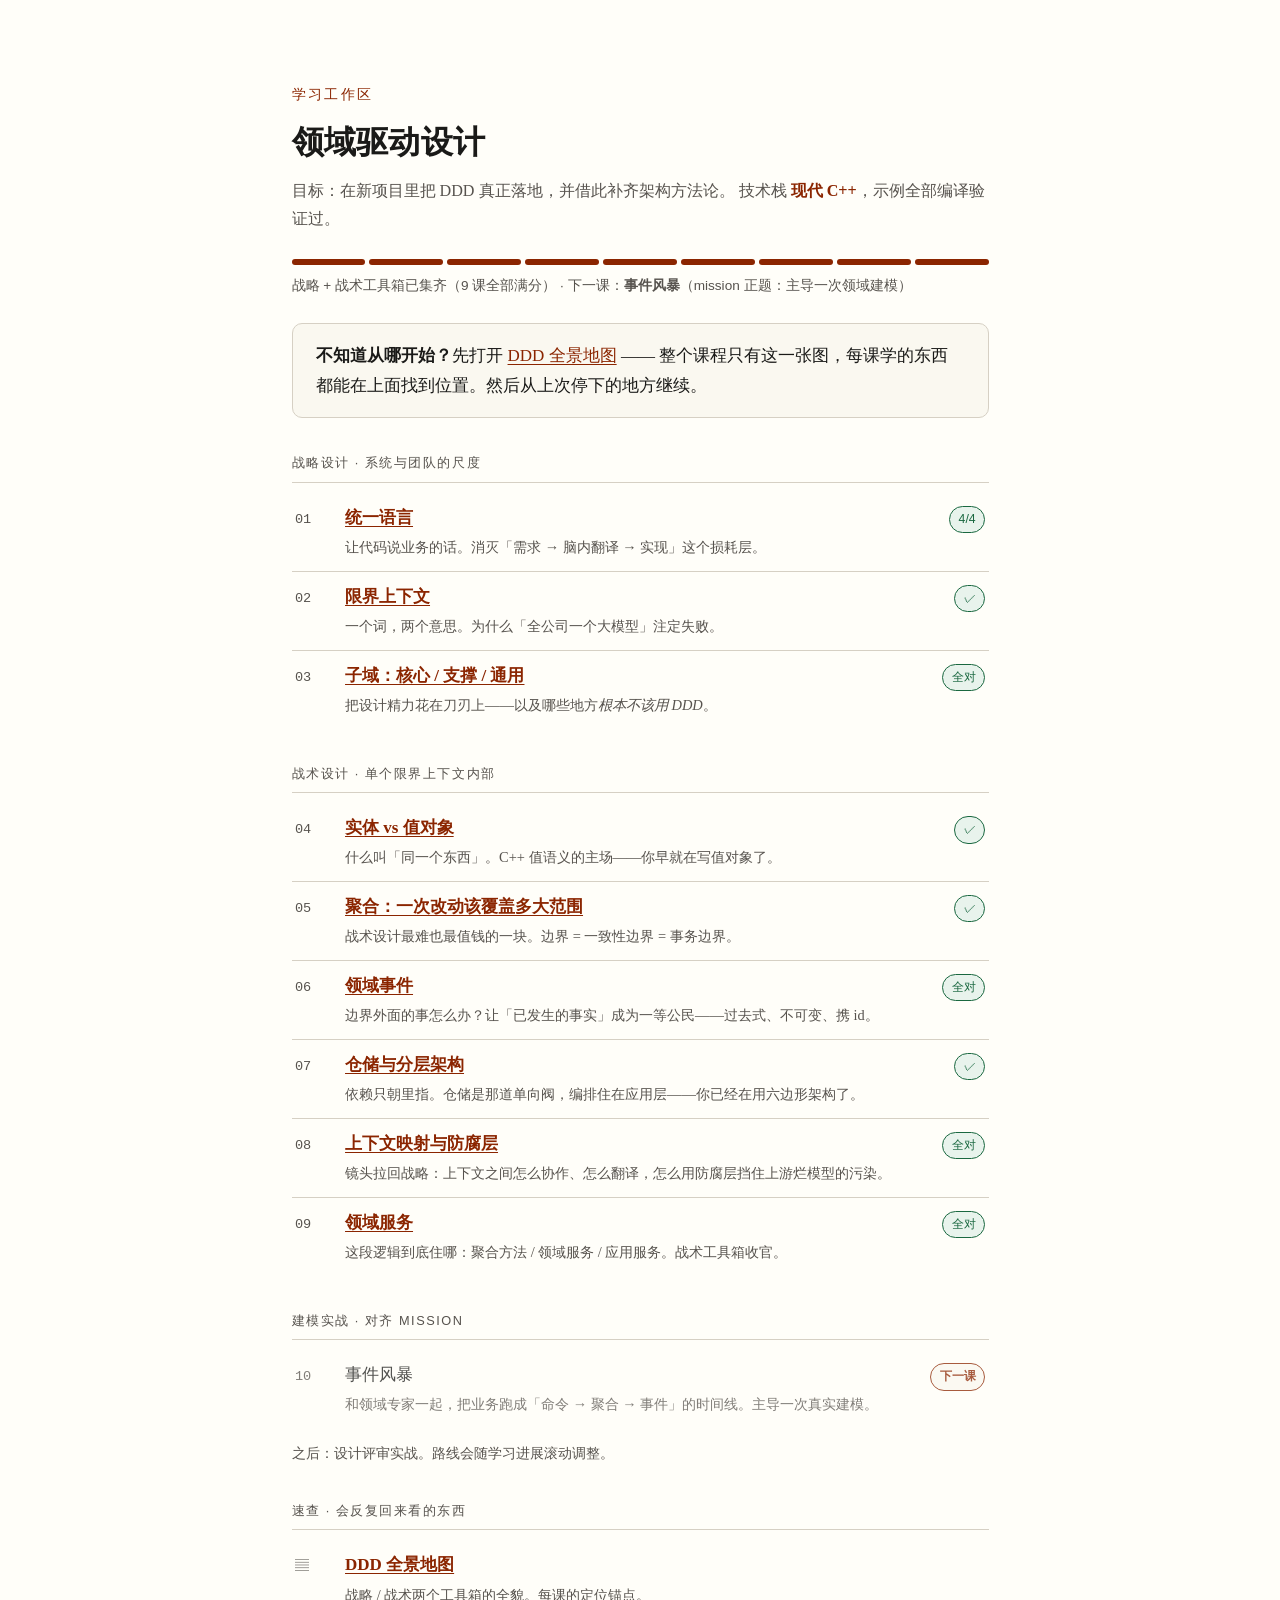
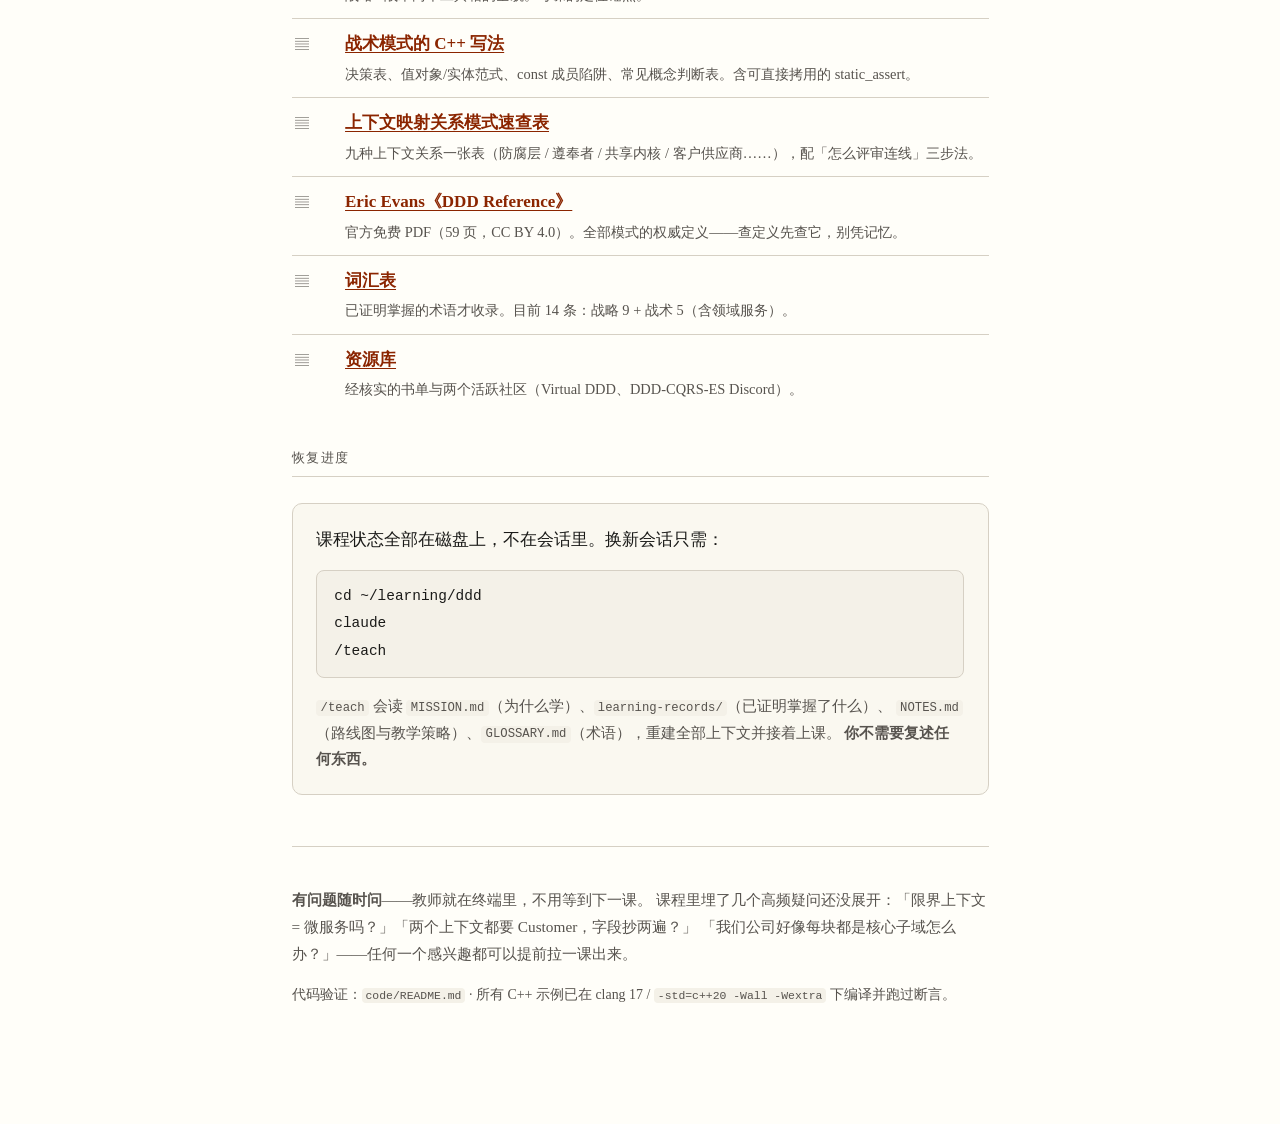
==== commit 2a776204: "完成第 9 课：领域服务收官战术工具箱，并录入满分学习证据。 Co-authored-by: Cursor <cursoragent@cursor.com>" ====
--- a/index.html
+++ b/index.html
@@ -72,9 +72,9 @@
 
   <div class="progress">
     <span class="done"></span><span class="done"></span><span class="done"></span>
-    <span class="done"></span><span class="done"></span><span class="done"></span><span class="done"></span><span class="done"></span><span></span>
-  </div>
-  <p class="progress-label">战略设计已二次收官（1–3 + 上下文映射/防腐层，全部满分） · 战术设计 + 分层已打通（实体 / 值对象 / 聚合 / 领域事件 / 仓储 / 分层） · 下一课：<strong>领域服务</strong></p>
+    <span class="done"></span><span class="done"></span><span class="done"></span><span class="done"></span><span class="done"></span><span class="done"></span>
+  </div>
+  <p class="progress-label">战略 + 战术工具箱已集齐（9 课全部满分） · 下一课：<strong>事件风暴</strong>（mission 正题：主导一次领域建模）</p>
 
   <div class="card">
     <p style="margin:0"><strong>不知道从哪开始？</strong>先打开 <a href="reference/ddd-map.html">DDD 全景地图</a> ——
@@ -151,17 +151,28 @@
       </span>
       <span class="pill ok">全对</span>
     </div>
+    <div class="row">
+      <span class="num">09</span>
+      <span class="body">
+        <a href="lessons/0009-domain-service.html">领域服务</a>
+        <span class="sub">这段逻辑到底住哪：聚合方法 / 领域服务 / 应用服务。战术工具箱收官。</span>
+      </span>
+      <span class="pill ok">全对</span>
+    </div>
+  </div>
+  <p class="track-head">建模实战 · 对齐 mission</p>
+  <div class="track">
     <div class="row pending">
-      <span class="num">09</span>
-      <span class="body">
-        领域服务
-        <span class="sub">不自然属于任何实体/值对象的业务逻辑该住哪。战术工具箱的最后一块。</span>
-      </span>
-      <span class="pill">未开始</span>
+      <span class="num">10</span>
+      <span class="body">
+        事件风暴
+        <span class="sub">和领域专家一起，把业务跑成「命令 → 聚合 → 事件」的时间线。主导一次真实建模。</span>
+      </span>
+      <span class="pill next">下一课</span>
     </div>
   </div>
   <p style="font-size:0.85rem;color:var(--ink-soft);margin-top:0.75rem">
-  之后：领域服务、事件风暴（做一次真实建模）、设计评审实战。路线会随学习进展滚动调整。</p>
+  之后：设计评审实战。路线会随学习进展滚动调整。</p>
 
   <p class="track-head">速查 · 会反复回来看的东西</p>
   <div class="track">
@@ -197,7 +208,7 @@
       <span class="num">▤</span>
       <span class="body">
         <a href="GLOSSARY.md">词汇表</a>
-        <span class="sub">已证明掌握的术语才收录。目前 13 条：战略 9（+上下文映射 / 上游下游 / 防腐层）+ 战术 4。</span>
+        <span class="sub">已证明掌握的术语才收录。目前 14 条：战略 9 + 战术 5（含领域服务）。</span>
       </span>
     </div>
     <div class="row">
